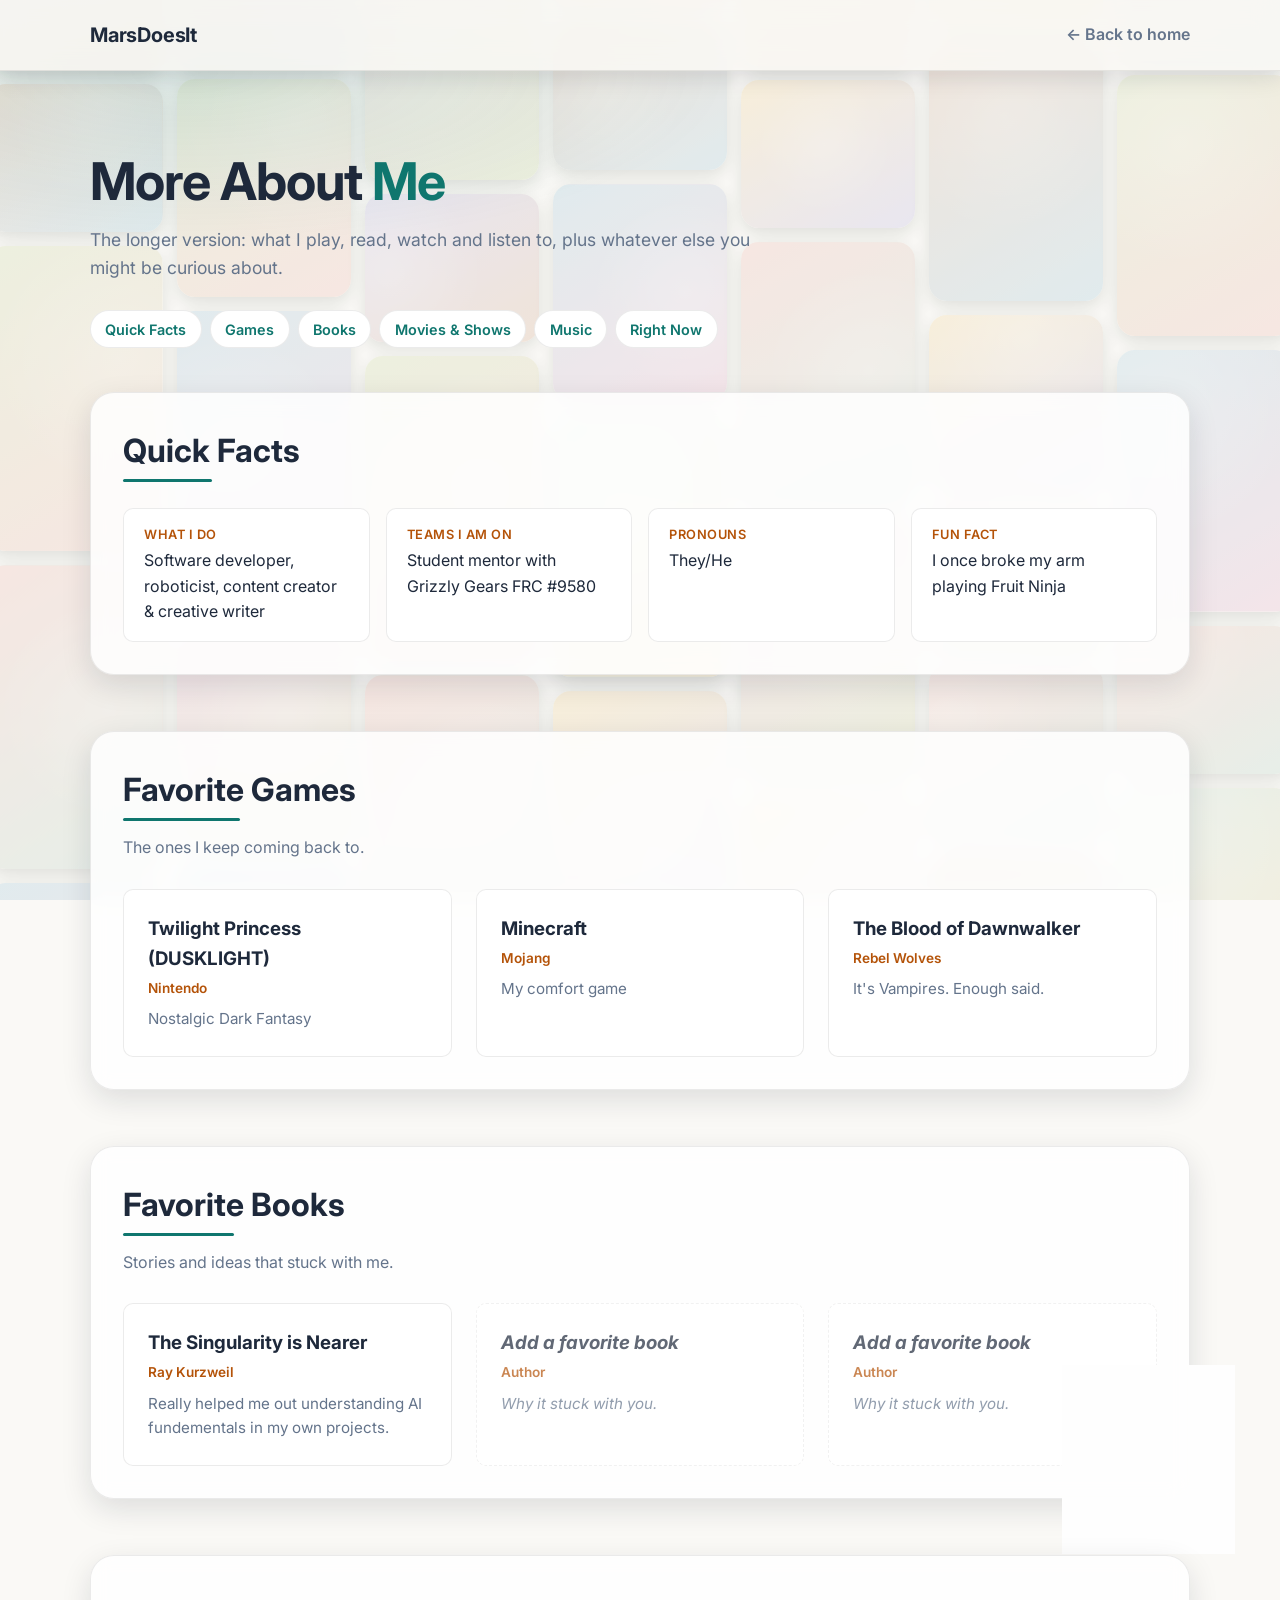
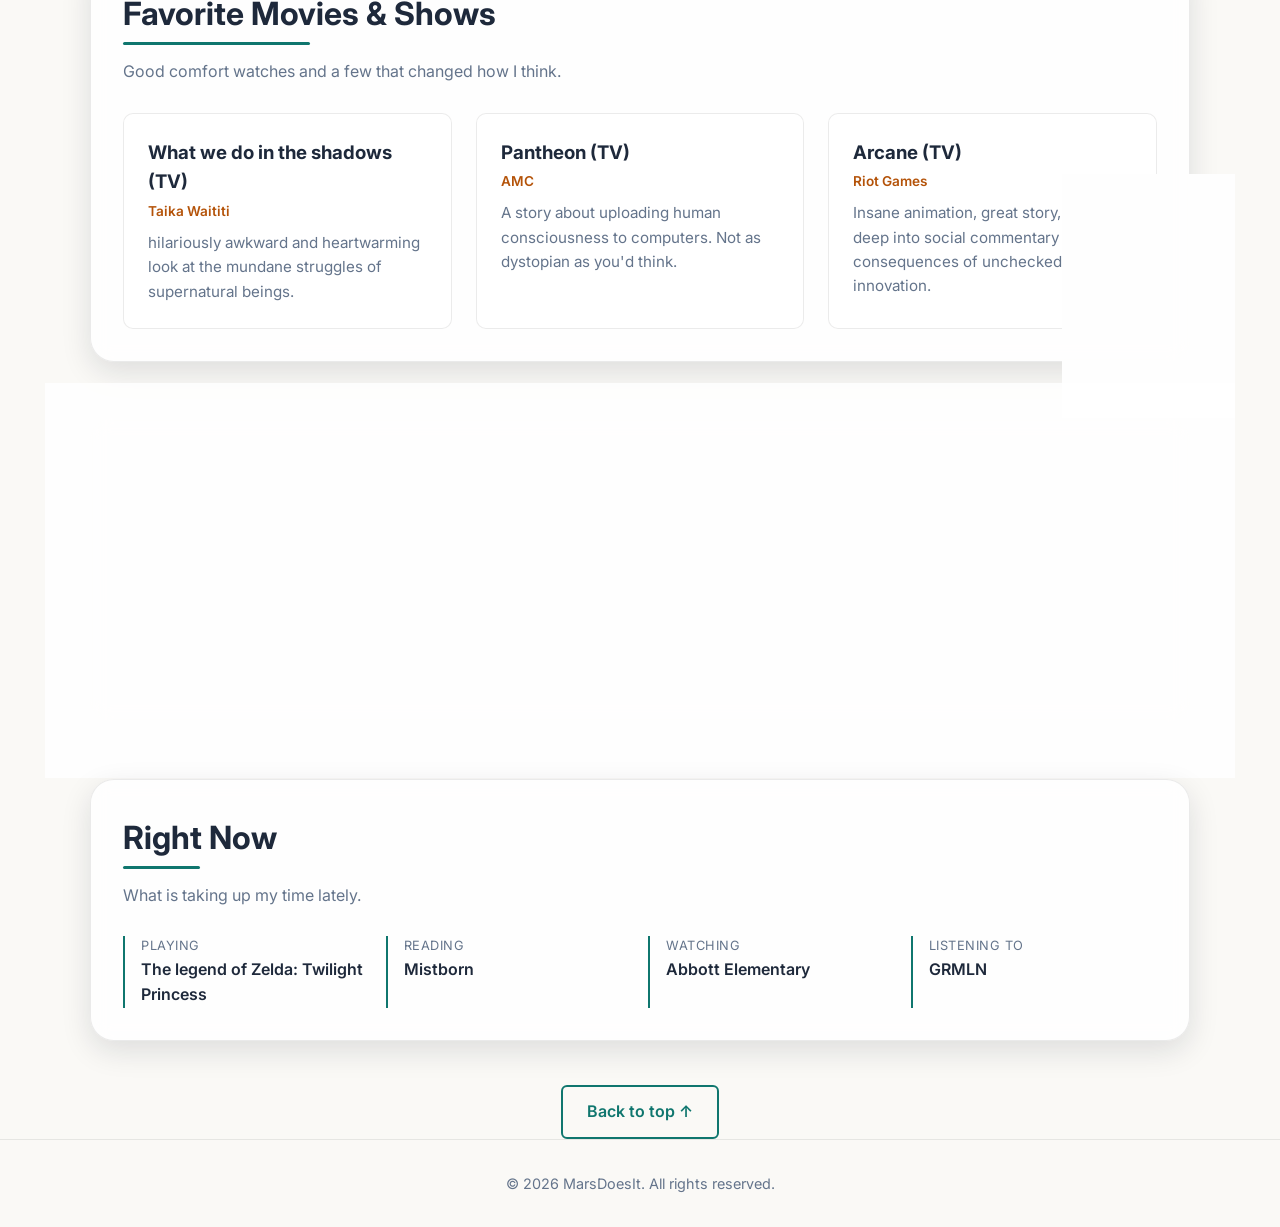
==== pages/aboutme.html @ 656d66ae "aa a" ====
<!DOCTYPE html>
<html lang="en">

<head>
    <meta charset="UTF-8">
    <meta name="viewport" content="width=device-width, initial-scale=1.0">
    <title>About Me | MarsDoesIt</title>
    <meta name="description"
        content="More about Mars: favorite games, books, movies, music, and everything else worth knowing.">
    <meta name="theme-color" content="#0d0d11" media="(prefers-color-scheme: dark)">
    <meta name="theme-color" content="#faf9f6" media="(prefers-color-scheme: light)">

    <link rel="preconnect" href="https://fonts.googleapis.com">
    <link rel="preconnect" href="https://fonts.gstatic.com" crossorigin>
    <link href="https://fonts.googleapis.com/css2?family=Inter:wght@300;400;600;700&display=swap" rel="stylesheet">

    <link rel="stylesheet" href="../styles/normalize.css">
    <link rel="stylesheet" href="../styles/style.css">
    <link rel="icon" type="image/png" href="../favicon.png">

    <style>
        /* Page-specific styles; colours and spacing come from the shared stylesheet */
        .page-hero {
            padding: calc(var(--header-height) + 3rem) 0 1rem;
            background: radial-gradient(ellipse 60% 70% at 15% 20%, var(--glow-color), transparent 70%);
        }

        .page-hero h1 {
            font-size: clamp(2rem, 1.4rem + 3vw, 3.25rem);
            line-height: 1.1;
            letter-spacing: -0.02em;
            margin-bottom: 1rem;
        }

        .page-hero p {
            max-width: 60ch;
            color: var(--text-muted);
            font-size: 1.1rem;
        }

        .jump {
            display: flex;
            flex-wrap: wrap;
            gap: 0.5rem;
            margin-top: 1.75rem;
        }

        .jump a {
            padding: 0.4rem 0.9rem;
            border: 1px solid var(--border-color);
            border-radius: 999px;
            background-color: var(--card-bg);
            font-size: 0.9rem;
            font-weight: 600;
        }

        .jump a:hover {
            border-color: var(--primary-color);
            transform: translateY(-2px);
        }

        .section-blurb {
            color: var(--text-muted);
            max-width: 60ch;
            margin: -0.75rem 0 1.75rem;
        }

        /* Quick facts */
        .fact-list {
            display: grid;
            grid-template-columns: repeat(auto-fit, minmax(240px, 1fr));
            gap: 1rem;
        }

        .fact {
            background-color: var(--card-bg);
            border: 1px solid var(--border-color);
            border-radius: 10px;
            padding: 1rem 1.25rem;
        }

        .fact dt {
            font-size: 0.8rem;
            color: var(--accent-color);
            text-transform: uppercase;
            letter-spacing: 0.04em;
            font-weight: 600;
        }

        .fact dd {
            margin-top: 0.15rem;
        }

        /* Favorites cards */
        .fav-card h3 {
            margin-bottom: 0.25rem;
        }

        .fav-card .by {
            font-size: 0.85rem;
            color: var(--accent-color);
            font-weight: 600;
            margin-bottom: 0.5rem;
        }

        .fav-card p {
            margin-bottom: 0;
        }

        /* Entries still waiting for real content look obviously unfinished */
        .fav-card.todo {
            border-style: dashed;
            opacity: 0.7;
        }

        .fav-card.todo h3,
        .fav-card.todo p {
            font-style: italic;
        }

        /* Currently into */
        .now-grid {
            display: grid;
            grid-template-columns: repeat(auto-fit, minmax(200px, 1fr));
            gap: 1rem;
        }

        .now-item {
            border-left: 2px solid var(--primary-color);
            padding-left: 1rem;
        }

        .now-item span {
            display: block;
            font-size: 0.8rem;
            color: var(--text-muted);
            text-transform: uppercase;
            letter-spacing: 0.04em;
        }

        .now-item strong {
            font-weight: 600;
        }

        .back-link {
            font-weight: 600;
            color: var(--text-muted);
        }

        .back-link:hover {
            color: var(--primary-color);
        }


        /* ---------- Pinterest-style board background ---------- */
        :root {
            --p0: #3a2230;
            --p1: #2b2f4a;
            --p2: #3d3226;
            --p3: #234038;
            --p4: #4a2b2b;
            --p5: #2e3a4a;
            --p6: #40354f;
            --p7: #4a3f2a;
            --board-veil: 0.55;
        }

        @media (prefers-color-scheme: light) {
            :root {
                --p0: #f3d9d4;
                --p1: #d9e6df;
                --p2: #f5e6c8;
                --p3: #dcd8ec;
                --p4: #e8d3c5;
                --p5: #cfe0e8;
                --p6: #efd6e1;
                --p7: #e3e8cf;
                --board-veil: 0.4;
            }
        }

        .pinboard {
            position: fixed;
            inset: -10% -2% 0;
            z-index: 0;
            display: flex;
            gap: 14px;
            padding: 0 14px;
            overflow: hidden;
            pointer-events: none;
        }

        .pinboard::after {
            /* veil keeps text readable on top of the pins */
            content: '';
            position: absolute;
            inset: 0;
            background: var(--bg-color);
            opacity: var(--board-veil);
        }

        .pin-col {
            flex: 1 1 0;
            min-width: 0;
            display: flex;
            flex-direction: column;
            gap: 14px;
            animation: drift 70s ease-in-out infinite alternate;
        }

        .pin-col:nth-child(even) {
            animation-direction: alternate-reverse;
            animation-duration: 90s;
        }

        @keyframes drift {
            from { transform: translateY(0); }
            to { transform: translateY(-9%); }
        }

        .pin {
            position: relative;
            flex: none;
            border-radius: 18px;
            overflow: hidden;
            background-size: cover;
            background-position: center;
            box-shadow: 0 6px 18px rgba(0, 0, 0, 0.18);
        }

        .pin::after {
            /* soft highlight so empty pins read as photos */
            content: '';
            position: absolute;
            inset: 0;
            background: radial-gradient(circle at var(--x, 30%) var(--y, 25%), rgba(255, 255, 255, 0.22), transparent 55%);
        }

        .pin.c0 { background-image: linear-gradient(150deg, var(--p0), var(--p1)); }
        .pin.c1 { background-image: linear-gradient(150deg, var(--p1), var(--p2)); }
        .pin.c2 { background-image: linear-gradient(150deg, var(--p2), var(--p3)); }
        .pin.c3 { background-image: linear-gradient(150deg, var(--p3), var(--p4)); }
        .pin.c4 { background-image: linear-gradient(150deg, var(--p4), var(--p5)); }
        .pin.c5 { background-image: linear-gradient(150deg, var(--p5), var(--p6)); }
        .pin.c6 { background-image: linear-gradient(150deg, var(--p6), var(--p7)); }
        .pin.c7 { background-image: linear-gradient(150deg, var(--p7), var(--p0)); }

        /* Photos you add via BOARD_IMAGES replace the gradient */
        .pin.photo::after {
            display: none;
        }

        /* Fewer columns on smaller screens */
        @media (max-width: 900px) {
            .pin-col:nth-child(n+5) { display: none; }
        }

        @media (max-width: 560px) {
            .pin-col:nth-child(n+3) { display: none; }
        }

        @media (prefers-reduced-motion: reduce) {
            .pin-col { animation: none; }
        }

        /* Content sits above the board on translucent "notes" */
        main,
        .footer {
            position: relative;
            z-index: 1;
        }

        #content .container {
            background-color: var(--card-bg);
            background-color: color-mix(in srgb, var(--card-bg) 82%, transparent);
            -webkit-backdrop-filter: blur(10px);
            backdrop-filter: blur(10px);
            border: 1px solid var(--border-color);
            border-radius: 24px;
            padding: clamp(1.25rem, 3vw, 2rem);
            box-shadow: 0 10px 30px var(--shadow-color);
        }

        #content .section {
            padding: clamp(1rem, 2.5vw, 1.75rem) 0;
        }

        .footer {
            background-color: var(--bg-color);
        }

        .board-link {
            margin-top: 1.25rem;
        }

        .to-top {
            text-align: center;
            margin-top: 1rem;
        }
    </style>
</head>

<body>
    <a href="#main" class="skip-link">Skip to content</a>

    <!-- Pinterest-style board background; built by the script at the bottom of the page -->
    <div class="pinboard" id="pinboard" aria-hidden="true"></div>

    <header class="header scrolled" id="siteHeader">
        <nav class="navbar container" aria-label="Main navigation">
            <div class="logo-container">
                <a href="../index.html" class="logo">MarsDoesIt</a>
            </div>
            <a href="../index.html#about" class="back-link">&larr; Back to home</a>
        </nav>
    </header>

    <main id="main">
        <section class="page-hero">
            <div class="container">
                <h1>More About <span class="highlight">Me</span></h1>
                <p>The longer version: what I play, read, watch and listen to, plus whatever else you might be
                    curious about.</p>
                <nav class="jump" id="jump" aria-label="Jump to a section"></nav>
            </div>
        </section>

        <!-- Everything below is generated from the ABOUT object in the script at the bottom of this page. -->
        <div id="content"></div>
        <noscript>
            <section class="section">
                <div class="container">
                    <p>This page needs JavaScript to display my lists.</p>
                </div>
            </section>
        </noscript>

        <div class="to-top container">
            <a href="#main" class="btn btn-secondary">Back to top &uarr;</a>
        </div>
    </main>

    <footer class="footer">
        <div class="container">
            <p>&copy; <span id="year">2026</span> MarsDoesIt. All rights reserved.</p>
        </div>
    </footer>

    <script>
        // ---------------------------------------------------------------------------
        // EDIT YOUR CONTENT HERE
        //   - Each list item: { name, by (creator, optional), note (why you like it) }
        //   - Items with todo: true show as dashed "fill me in" cards. Delete that
        //     line once you've written the real entry.
        //   - Add, remove or reorder sections and items freely.
        // ---------------------------------------------------------------------------
        const ABOUT = {
            facts: [
                { label: 'What I do', value: 'Software developer, roboticist, content creator & creative writer' },
                { label: 'Teams I am On', value: 'Student mentor with Grizzly Gears FRC #9580' },
                { label: 'Pronouns', value: 'They/He' },
                { label: 'Fun fact', value: 'I once broke my arm playing Fruit Ninja' },
        ]
                ,

            now: [
                { label: 'Playing', value: 'The legend of Zelda: Twilight Princess' },
                { label: 'Reading', value: 'Mistborn' },
                { label: 'Watching', value: 'Abbott Elementary' },
                { label: 'Listening to', value: 'GRMLN' }
            ],

            sections: [
                {
                    id: 'games',
                    title: 'Favorite Games',
                    blurb: 'The ones I keep coming back to.',
                    items: [
                        { name: 'Twilight Princess (DUSKLIGHT)', by: 'Nintendo', note: 'Nostalgic Dark Fantasy' },
                        { name: 'Minecraft', by: 'Mojang', note: 'My comfort game' },
                        { name: 'The Blood of Dawnwalker', by: 'Rebel Wolves', note: 'It\'s Vampires. Enough said.' }
                    ]
                },
                {
                    id: 'books',
                    title: 'Favorite Books',
                    blurb: 'Stories and ideas that stuck with me.',
                    items: [
                        { name: 'The Singularity is Nearer', by: 'Ray Kurzweil', note: 'Really helped me out understanding AI fundementals in my own projects.' },
                        { name: 'Add a favorite book', by: 'Author', note: 'Why it stuck with you.', todo: true },
                        { name: 'Add a favorite book', by: 'Author', note: 'Why it stuck with you.', todo: true }
                    ]
                },
                {
                    id: 'movies',
                    title: 'Favorite Movies & Shows',
                    blurb: 'Good comfort watches and a few that changed how I think.',
                    items: [
                        { name: 'What we do in the shadows (TV)', by: 'Taika Waititi', note: ' hilariously awkward and heartwarming look at the mundane struggles of supernatural beings.' },
                        { name: 'Pantheon (TV)', by: 'AMC', note: 'A story about uploading human consciousness to computers. Not as dystopian as you\'d think.' },
                        { name: 'Arcane (TV)', by: 'Riot Games', note: 'Insane animation, great story, goes deep into social commentary and the consequences of unchecked innovation.' }
                    ]
                },
                {
                    id: 'music',
                    title: 'Favorite Music',
                    blurb: 'Mostly Alternative. These are on repeat.',
                    items: [
                        { name: 'Locking up the Sun', by: 'Poets of the Fall', note: '' },
                        { name: 'Line Without A Hook', by: 'Ricky Montgomery', note: '' },
                        { name: 'Riptide', by: 'Vance Joy', note: '' }
                    ]
                }
            ]
        };

        // ---------- Rendering (no need to edit below) ----------
        function el(tag, className, text) {
            const node = document.createElement(tag);
            if (className) node.className = className;
            if (text !== undefined) node.textContent = text;
            return node;
        }

        function makeSection(id, title, blurb) {
            const section = el('section', 'section');
            section.id = id;
            const container = el('div', 'container');
            container.appendChild(el('h2', 'section-title', title));
            if (blurb) container.appendChild(el('p', 'section-blurb', blurb));
            section.appendChild(container);
            return { section, container };
        }

        const content = document.getElementById('content');
        const jump = document.getElementById('jump');
        const jumpTargets = [];

        // Quick facts
        if (ABOUT.facts && ABOUT.facts.length) {
            const { section, container } = makeSection('facts', 'Quick Facts');
            const list = el('dl', 'fact-list');
            ABOUT.facts.forEach(f => {
                const box = el('div', 'fact');
                box.append(el('dt', '', f.label), el('dd', '', f.value));
                list.appendChild(box);
            });
            container.appendChild(list);
            content.appendChild(section);
            jumpTargets.push(['facts', 'Quick Facts']);
        }

        // Favorites sections
        ABOUT.sections.forEach(sec => {
            const { section, container } = makeSection(sec.id, sec.title, sec.blurb);
            const grid = el('div', 'card-grid');
            sec.items.forEach(item => {
                const card = el('article', `card fav-card${item.todo ? ' todo' : ''}`);
                card.appendChild(el('h3', '', item.name));
                if (item.by) card.appendChild(el('div', 'by', item.by));
                if (item.note) card.appendChild(el('p', '', item.note));
                grid.appendChild(card);
            });
            container.appendChild(grid);
            content.appendChild(section);
            jumpTargets.push([sec.id, sec.title.replace('Favorite ', '')]);
        });

        // Currently into
        if (ABOUT.now && ABOUT.now.length) {
            const { section, container } = makeSection('now', 'Right Now', 'What is taking up my time lately.');
            const grid = el('div', 'now-grid');
            ABOUT.now.forEach(n => {
                const item = el('div', 'now-item');
                item.append(el('span', '', n.label), el('strong', '', n.value));
                grid.appendChild(item);
            });
            container.appendChild(grid);
            content.appendChild(section);
            jumpTargets.push(['now', 'Right Now']);
        }

        jumpTargets.forEach(([id, label]) => {
            const a = el('a', '', label);
            a.href = `#${id}`;
            jump.appendChild(a);
        });

        document.getElementById('year').textContent = new Date().getFullYear();

        // ---------- Pinboard background ----------
        // To use real pictures from your board: save them into an images/pins/ folder
        // (Pinterest doesn't allow hotlinking) and list the paths here, e.g.
        //   const BOARD_IMAGES = ['../images/pins/one.jpg', '../images/pins/two.jpg'];
        // Leave it empty to keep the soft coloured pins.
        const BOARD_IMAGES = [];

        (function buildPinboard() {
            const board = document.getElementById('pinboard');
            const COLUMNS = 7;
            const PINS_PER_COLUMN = 9;
            const RATIOS = [0.85, 1, 1.25, 1.5, 1.75]; // height / width, like tall and short pins

            // Seeded random so the board looks the same on every visit
            let seed = 20260;
            function rand() {
                seed |= 0; seed = (seed + 0x6D2B79F5) | 0;
                let t = Math.imul(seed ^ (seed >>> 15), 1 | seed);
                t = (t + Math.imul(t ^ (t >>> 7), 61 | t)) ^ t;
                return ((t ^ (t >>> 14)) >>> 0) / 4294967296;
            }

            let imageIndex = 0;
            for (let c = 0; c < COLUMNS; c++) {
                const col = document.createElement('div');
                col.className = 'pin-col';
                col.style.marginTop = `${Math.round(-rand() * 120)}px`;
                for (let i = 0; i < PINS_PER_COLUMN; i++) {
                    const pin = document.createElement('div');
                    pin.className = `pin c${Math.floor(rand() * 8)}`;
                    pin.style.aspectRatio = `1 / ${RATIOS[Math.floor(rand() * RATIOS.length)]}`;
                    pin.style.setProperty('--x', `${Math.round(rand() * 70 + 10)}%`);
                    pin.style.setProperty('--y', `${Math.round(rand() * 50 + 10)}%`);
                    if (BOARD_IMAGES.length) {
                        pin.classList.add('photo');
                        pin.style.backgroundImage = `url("${BOARD_IMAGES[imageIndex++ % BOARD_IMAGES.length]}")`;
                    }
                    col.appendChild(pin);
                }
                board.appendChild(col);
            }
        })();
    </script>
</body>

</html>
---- styles/style.css ----
/* --- CSS Variables & Theme Control --- */
/* Default / Dark Theme: Vampiric (Deep Charcoal & Crimson Red) */
:root {
    color-scheme: dark;
    --bg-color: #0d0d11;
    --card-bg: #18181f;
    --header-bg: rgba(13, 13, 17, 0.8);
    --border-color: rgba(220, 38, 38, 0.25);
    --text-color: #e2e8f0;
    --text-muted: #94a3b8;
    --primary-color: #dc2626;      /* Crimson Red */
    --primary-hover: #b91c1c;      /* Deep Blood Red */
    --accent-color: #f43f5e;       /* Bright Red-Pink Accent */
    --glow-color: rgba(220, 38, 38, 0.16);
    --shadow-color: rgba(0, 0, 0, 0.45);
    --font-family: 'Inter', system-ui, -apple-system, 'Segoe UI', sans-serif;
    --max-width: 1100px;
    --header-height: 70px;
    --transition: background-color 0.3s ease, color 0.3s ease, border-color 0.3s ease, transform 0.3s ease, box-shadow 0.3s ease;
}

/* Light Theme: Warm Off-White & Deep Teal (follows the visitor's system setting) */
@media (prefers-color-scheme: light) {
    :root {
        color-scheme: light;
        --bg-color: #faf9f6;          /* Off-white / Cream */
        --card-bg: #ffffff;           /* Clean White */
        --header-bg: rgba(250, 249, 246, 0.82);
        --border-color: rgba(0, 0, 0, 0.08);
        --text-color: #1e293b;        /* Slate Charcoal */
        --text-muted: #64748b;        /* Muted Slate */
        --primary-color: #0f766e;     /* Rich Deep Teal */
        --primary-hover: #115e59;     /* Darker Teal */
        --accent-color: #b45309;      /* Warm Amber Accent (darkened for contrast) */
        --glow-color: rgba(15, 118, 110, 0.12);
        --shadow-color: rgba(15, 23, 42, 0.12);
    }
}

/* --- Base Styles --- */
* {
    box-sizing: border-box;
    margin: 0;
    padding: 0;
}

html {
    scroll-behavior: smooth;
    scroll-padding-top: calc(var(--header-height) + 10px);
}

body {
    background-color: var(--bg-color);
    color: var(--text-color);
    font-family: var(--font-family);
    line-height: 1.6;
    transition: var(--transition);
    -webkit-font-smoothing: antialiased;
}

a {
    color: var(--primary-color);
    text-decoration: none;
    transition: var(--transition);
}

a:hover {
    color: var(--primary-hover);
}

ul {
    list-style: none;
}

:focus-visible {
    outline: 2px solid var(--accent-color);
    outline-offset: 3px;
    border-radius: 4px;
}

.container {
    width: 92%;
    max-width: var(--max-width);
    margin: 0 auto;
}

.section {
    padding: clamp(2.5rem, 6vw, 5rem) 0;
}

.section-title {
    font-size: clamp(1.5rem, 1.1rem + 1.5vw, 2rem);
    margin-bottom: 2rem;
    position: relative;
    display: inline-block;
}

.section-title::after {
    content: '';
    position: absolute;
    bottom: -6px;
    left: 0;
    width: 50%;
    height: 3px;
    border-radius: 2px;
    background-color: var(--primary-color);
}

/* Skip link for keyboard users */
.skip-link {
    position: absolute;
    top: -100px;
    left: 1rem;
    z-index: 3000;
    background: var(--primary-color);
    color: #ffffff;
    padding: 0.6rem 1rem;
    border-radius: 6px;
    font-weight: 600;
}

.skip-link:focus {
    top: 1rem;
    color: #ffffff;
}

/* --- Scroll reveal (only active when JS is available) --- */
.js .reveal {
    opacity: 0;
    transform: translateY(18px);
    transition: opacity 0.6s ease, transform 0.6s ease;
}

.js .reveal.visible {
    opacity: 1;
    transform: none;
}

/* --- Buttons --- */
.btn {
    display: inline-block;
    padding: 0.75rem 1.5rem;
    border-radius: 6px;
    font-weight: 600;
    transition: var(--transition);
    cursor: pointer;
}

.btn-primary {
    background-color: var(--primary-color);
    color: #ffffff;
}

.btn-primary:hover {
    background-color: var(--primary-hover);
    color: #ffffff;
    transform: translateY(-2px);
}

.btn-secondary {
    border: 2px solid var(--primary-color);
    color: var(--primary-color);
    background: transparent;
}

.btn-secondary:hover {
    background-color: var(--primary-color);
    color: #ffffff;
    transform: translateY(-2px);
}

/* --- Header & Navbar --- */
.header {
    position: fixed;
    top: 0;
    left: 0;
    width: 100%;
    background-color: var(--header-bg);
    -webkit-backdrop-filter: blur(12px);
    backdrop-filter: blur(12px);
    z-index: 1000;
    border-bottom: 1px solid var(--border-color);
    transition: var(--transition);
}

.header.scrolled {
    box-shadow: 0 6px 24px var(--shadow-color);
}

.navbar {
    display: flex;
    justify-content: space-between;
    align-items: center;
    height: var(--header-height);
}

.logo {
    font-size: 1.25rem;
    font-weight: 700;
    color: var(--text-color);
    letter-spacing: -0.01em;
}

.logo:hover {
    color: var(--primary-color);
}

.nav-links {
    display: flex;
    align-items: center;
    gap: 2rem;
}

.nav-links a {
    color: var(--text-muted);
    position: relative;
    padding: 0.25rem 0;
}

.nav-links a::after {
    content: '';
    position: absolute;
    left: 0;
    bottom: -2px;
    width: 100%;
    height: 2px;
    background-color: var(--primary-color);
    transform: scaleX(0);
    transform-origin: left;
    transition: transform 0.25s ease;
}

.nav-links a:hover,
.nav-links a.active {
    color: var(--text-color);
}

.nav-links a:hover::after,
.nav-links a.active::after {
    transform: scaleX(1);
}

.nav-toggle {
    display: none;
    background: none;
    border: none;
    cursor: pointer;
    width: 44px;
    height: 44px;
    align-items: center;
    justify-content: center;
}

/* --- Hero Section --- */
.hero {
    min-height: 100svh;
    display: flex;
    align-items: center;
    padding-top: 90px;
    padding-bottom: 2rem;
    background:
        radial-gradient(ellipse 60% 50% at 15% 30%, var(--glow-color), transparent 70%),
        radial-gradient(ellipse 40% 40% at 85% 75%, var(--glow-color), transparent 70%);
}

.hero h1 {
    font-size: clamp(2.4rem, 1.6rem + 4vw, 4rem);
    margin-bottom: 1rem;
    line-height: 1.1;
    letter-spacing: -0.02em;
}

.highlight {
    color: var(--primary-color);
}

.hero-subtitle {
    font-size: clamp(1.1rem, 0.95rem + 0.75vw, 1.5rem);
    color: var(--text-muted);
    margin-bottom: 1rem;
}

.hero-description {
    max-width: 600px;
    font-size: 1.1rem;
    margin-bottom: 2rem;
}

.hero-buttons {
    display: flex;
    flex-wrap: wrap;
    gap: 1rem;
}

/* --- About --- */
.about-text p {
    margin-bottom: 1rem;
    max-width: 62ch;
}

.about-footer {
    margin-top: 2.5rem;
}

/* --- Cards Grid (Projects & Blog) --- */
.card-grid {
    display: grid;
    grid-template-columns: repeat(auto-fit, minmax(300px, 1fr));
    gap: 1.5rem;
}

.card {
    background-color: var(--card-bg);
    border-radius: 10px;
    padding: 1.5rem;
    border: 1px solid var(--border-color);
    transition: var(--transition);
}

.card:hover {
    transform: translateY(-5px);
    border-color: var(--primary-color);
    box-shadow: 0 12px 28px var(--shadow-color);
}

.card-tag {
    font-size: 0.8rem;
    color: var(--accent-color);
    text-transform: uppercase;
    letter-spacing: 0.04em;
    font-weight: 600;
    display: block;
    margin-bottom: 0.5rem;
}

.post-date {
    font-size: 0.85rem;
    color: var(--text-muted);
    display: block;
    margin-bottom: 0.5rem;
}

.card h3 {
    margin-bottom: 0.75rem;
}

.card h3 a {
    color: var(--text-color);
}

.card h3 a:hover {
    color: var(--primary-color);
}

.card p {
    color: var(--text-muted);
    margin-bottom: 1rem;
    font-size: 0.95rem;
}

.card-link {
    font-weight: 600;
}

.project-footer,
.blog-footer {
    margin-top: 2.5rem;
    text-align: center;
}

/* --- Skills --- */
.skills {
    margin-top: 2.5rem;
}

.skill-tags {
    display: flex;
    flex-wrap: wrap;
    gap: 0.5rem;
    margin-top: 0.75rem;
}

.skill-tags li {
    background-color: var(--card-bg);
    padding: 0.4rem 0.8rem;
    border-radius: 999px;
    font-size: 0.85rem;
    color: var(--primary-color);
    border: 1px solid var(--border-color);
    transition: var(--transition);
}

.skill-tags li:hover {
    border-color: var(--primary-color);
    transform: translateY(-2px);
}

/* --- Timeline (Experience) --- */
.timeline {
    display: flex;
    flex-direction: column;
    gap: 2rem;
}

.timeline-item {
    border-left: 2px solid var(--primary-color);
    padding-left: 1.5rem;
    position: relative;
}

.timeline-item::before {
    content: '';
    position: absolute;
    left: -7px;
    top: 0.35rem;
    width: 12px;
    height: 12px;
    border-radius: 50%;
    background-color: var(--primary-color);
    box-shadow: 0 0 0 4px var(--bg-color);
}

.timeline-date {
    font-size: 0.85rem;
    color: var(--text-muted);
}

.timeline-company {
    font-weight: 600;
    color: var(--primary-color);
    margin-bottom: 0.5rem;
}

/* --- Contact & Footer --- */
.contact-text {
    max-width: 600px;
    margin-bottom: 2rem;
    color: var(--text-muted);
}

.contact-buttons {
    display: flex;
    flex-wrap: wrap;
    align-items: center;
    gap: 1.5rem;
}

.social-links {
    display: flex;
    flex-wrap: wrap;
    gap: 0.75rem;
}

.social-links a {
    padding: 0.5rem 1rem;
    border: 1px solid var(--border-color);
    border-radius: 999px;
    background-color: var(--card-bg);
    font-weight: 600;
    font-size: 0.95rem;
}

.social-links a:hover {
    border-color: var(--primary-color);
    transform: translateY(-2px);
}

.footer {
    text-align: center;
    padding: 2rem 0;
    border-top: 1px solid var(--border-color);
    color: var(--text-muted);
    font-size: 0.9rem;
}

/* --- Easter egg input: tucked away until used --- */
#EasterEggBox {
    position: fixed;
    left: 12px;
    bottom: 12px;
    width: 150px;
    padding: 0.4rem 0.6rem;
    font: inherit;
    font-size: 0.8rem;
    color: var(--text-color);
    background-color: var(--card-bg);
    border: 1px solid var(--border-color);
    border-radius: 6px;
    opacity: 0.35;
    transition: opacity 0.25s ease, border-color 0.25s ease;
    z-index: 900;
}

#EasterEggBox:hover,
#EasterEggBox:focus {
    opacity: 1;
    border-color: var(--primary-color);
    outline: none;
}

/* --- Detail Overlay (Projects & Blog, replaces separate HTML pages) --- */
.overlay {
    position: fixed;
    inset: 0;
    background: rgba(0, 0, 0, 0.6);
    -webkit-backdrop-filter: blur(4px);
    backdrop-filter: blur(4px);
    z-index: 2000;
    display: flex;
    justify-content: center;
    padding: 6rem 1.5rem 2rem;
    overflow-y: auto;
    opacity: 0;
    visibility: hidden;
    pointer-events: none;
    transition: opacity 0.25s ease, visibility 0.25s ease;
}

.overlay.open {
    opacity: 1;
    visibility: visible;
    pointer-events: auto;
}

.overlay-panel {
    background-color: var(--card-bg);
    border: 1px solid var(--border-color);
    border-radius: 12px;
    max-width: 700px;
    width: 100%;
    height: fit-content;
    padding: 2.5rem;
    position: relative;
    box-shadow: 0 20px 50px rgba(0, 0, 0, 0.35);
    transform: translateY(12px);
    transition: transform 0.25s ease;
}

.overlay.open .overlay-panel {
    transform: none;
}

.overlay-content h2 {
    font-size: clamp(1.4rem, 1.1rem + 1vw, 1.9rem);
    margin: 0.5rem 0 1rem;
}

.overlay-content p {
    margin-bottom: 1rem;
}

.overlay-content a:not(.btn) {
    color: var(--primary-color);
}

.overlay-actions {
    display: flex;
    flex-wrap: wrap;
    gap: 0.75rem;
    margin-top: 1.5rem;
}

.overlay-grid {
    margin-top: 1.5rem;
}

.overlay-close {
    position: absolute;
    top: 0.75rem;
    right: 0.75rem;
    width: 44px;
    height: 44px;
    background: none;
    border: none;
    font-size: 1.75rem;
    line-height: 1;
    color: var(--text-muted);
    cursor: pointer;
}

.overlay-close:hover {
    color: var(--primary-color);
}

/* --- Responsiveness --- */

/* Tablet / small desktop */
@media (max-width: 1024px) {
    :root {
        --max-width: 920px;
    }

    .card-grid {
        grid-template-columns: repeat(auto-fit, minmax(260px, 1fr));
    }
}

/* Phones & small tablets (portrait) */
@media (max-width: 768px) {
    .nav-toggle {
        display: flex;
    }

    .hamburger,
    .hamburger::before,
    .hamburger::after {
        width: 24px;
        height: 2px;
        background-color: var(--text-color);
        border-radius: 2px;
        transition: transform 0.25s ease, background-color 0.25s ease;
    }

    .hamburger {
        position: relative;
        display: block;
    }

    .hamburger::before,
    .hamburger::after {
        content: '';
        position: absolute;
        left: 0;
    }

    .hamburger::before { top: -7px; }
    .hamburger::after { top: 7px; }

    .nav-toggle[aria-expanded="true"] .hamburger {
        background-color: transparent;
    }

    .nav-toggle[aria-expanded="true"] .hamburger::before {
        transform: translateY(7px) rotate(45deg);
    }

    .nav-toggle[aria-expanded="true"] .hamburger::after {
        transform: translateY(-7px) rotate(-45deg);
    }

    .nav-links {
        position: fixed;
        top: var(--header-height);
        left: 0;
        flex-direction: column;
        background-color: var(--card-bg);
        width: 100%;
        max-height: calc(100vh - var(--header-height));
        overflow-y: auto;
        text-align: center;
        padding: 2rem 0;
        gap: 1.5rem;
        border-bottom: 1px solid var(--border-color);
        opacity: 0;
        visibility: hidden;
        transform: translateY(-8px);
        transition: opacity 0.25s ease, transform 0.25s ease, visibility 0.25s ease;
    }

    .nav-links.active {
        opacity: 1;
        visibility: visible;
        transform: none;
    }

    .nav-links a::after {
        display: none;
    }

    .nav-links a.active {
        color: var(--primary-color);
    }

    .section {
        padding: 3rem 0;
    }

    .card-grid {
        grid-template-columns: 1fr;
    }

    .contact-buttons {
        flex-direction: column;
        align-items: flex-start;
        gap: 1.25rem;
    }

    .overlay {
        padding: var(--header-height) 0 0;
    }

    .overlay-panel {
        max-width: none;
        min-height: calc(100vh - var(--header-height));
        border-radius: 0;
        border-left: none;
        border-right: none;
        border-bottom: none;
    }
}

/* Small phones */
@media (max-width: 480px) {
    .container {
        width: 90%;
    }

    .hero-buttons {
        flex-direction: column;
        align-items: stretch;
    }

    .hero-buttons .btn {
        text-align: center;
    }

    .btn {
        padding: 0.7rem 1.25rem;
    }

    .skill-tags li {
        font-size: 0.8rem;
        padding: 0.35rem 0.65rem;
    }

    .overlay-panel {
        padding: 2rem 1.25rem;
    }
}

/* Short / landscape viewports (phones rotated, small laptops) */
@media (max-height: 500px) and (orientation: landscape) {
    :root {
        --header-height: 60px;
    }

    .hero {
        min-height: auto;
        padding-top: 90px;
        padding-bottom: 2.5rem;
    }

    .section {
        padding: 2.5rem 0;
    }

    .nav-links {
        padding: 1rem 0;
        gap: 1rem;
    }
}

/* Touch devices: avoid sticky hover states */
@media (hover: none) {
    .card:hover,
    .btn:hover,
    .skill-tags li:hover,
    .social-links a:hover {
        transform: none;
    }
}

/* Respect reduced-motion preferences */
@media (prefers-reduced-motion: reduce) {
    html {
        scroll-behavior: auto;
    }

    *,
    *::before,
    *::after {
        transition-duration: 0.01ms !important;
        animation-duration: 0.01ms !important;
    }

    .js .reveal {
        opacity: 1;
        transform: none;
    }
}
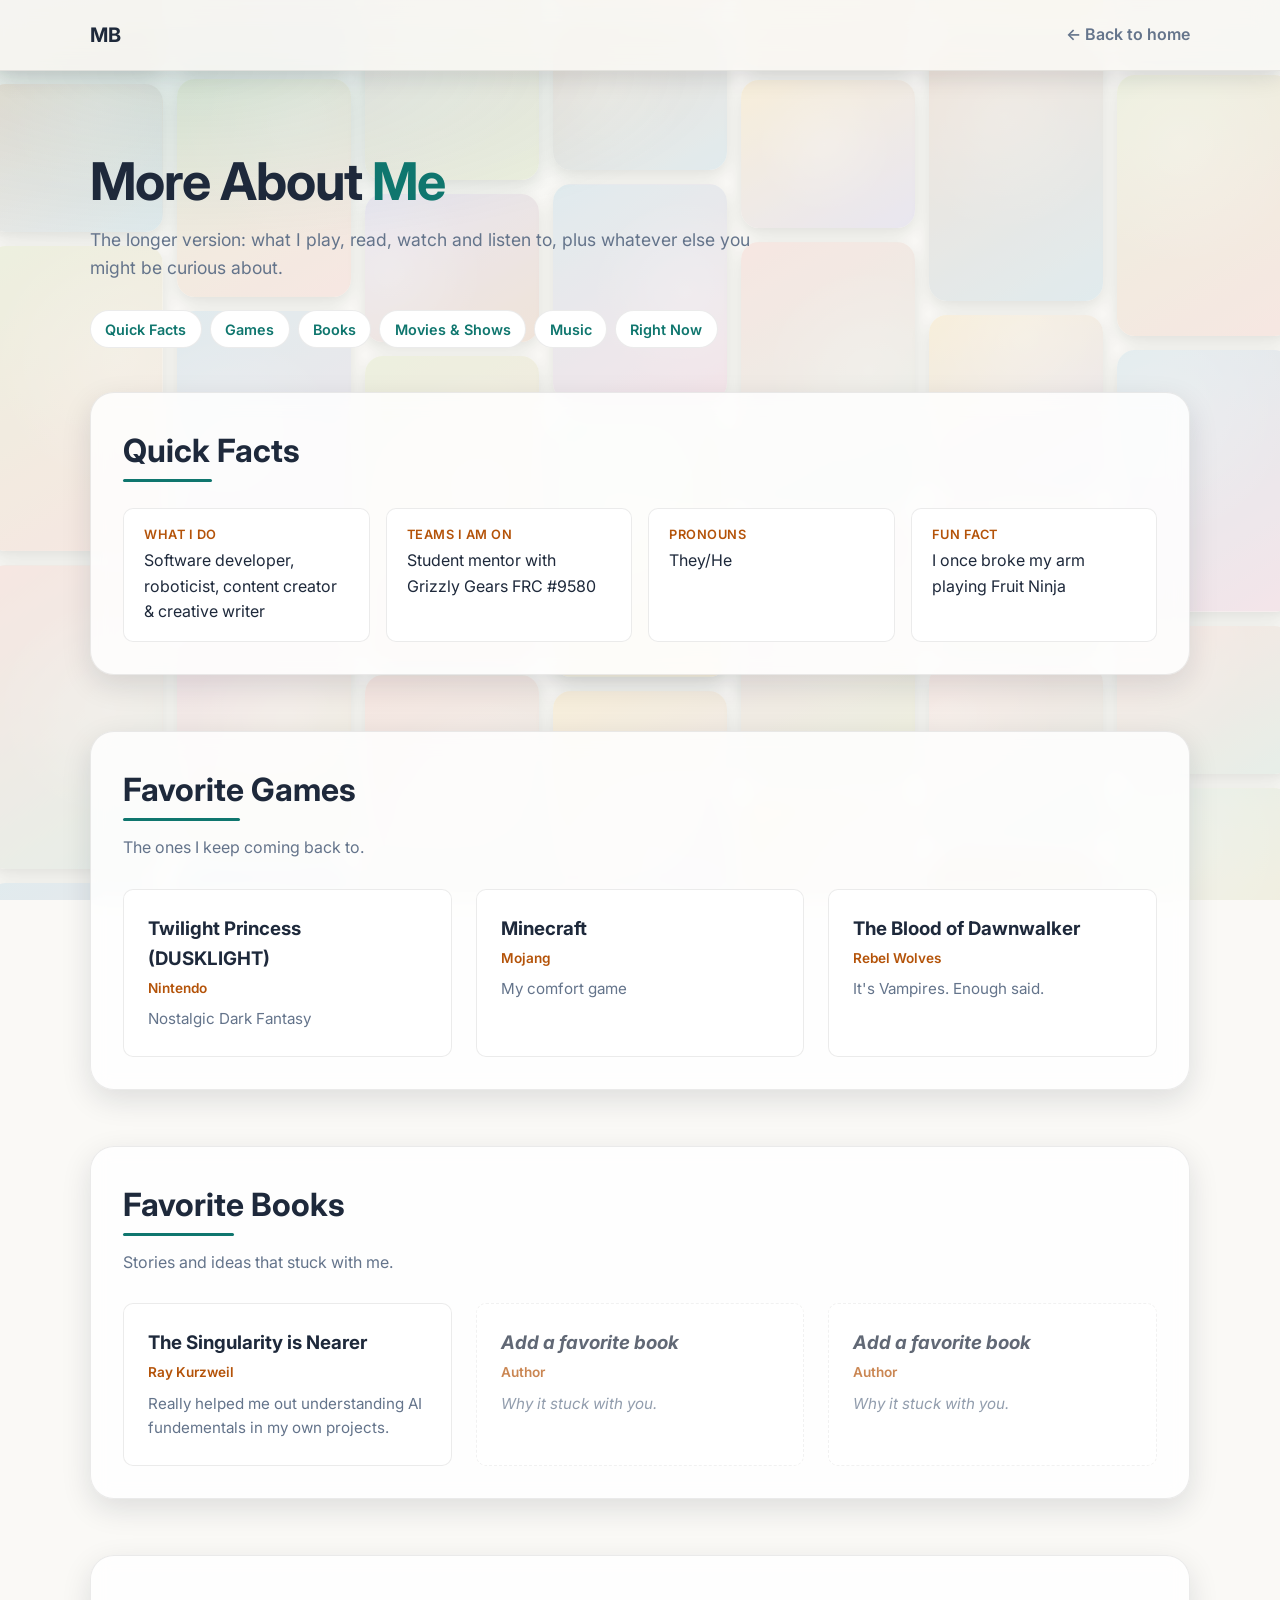
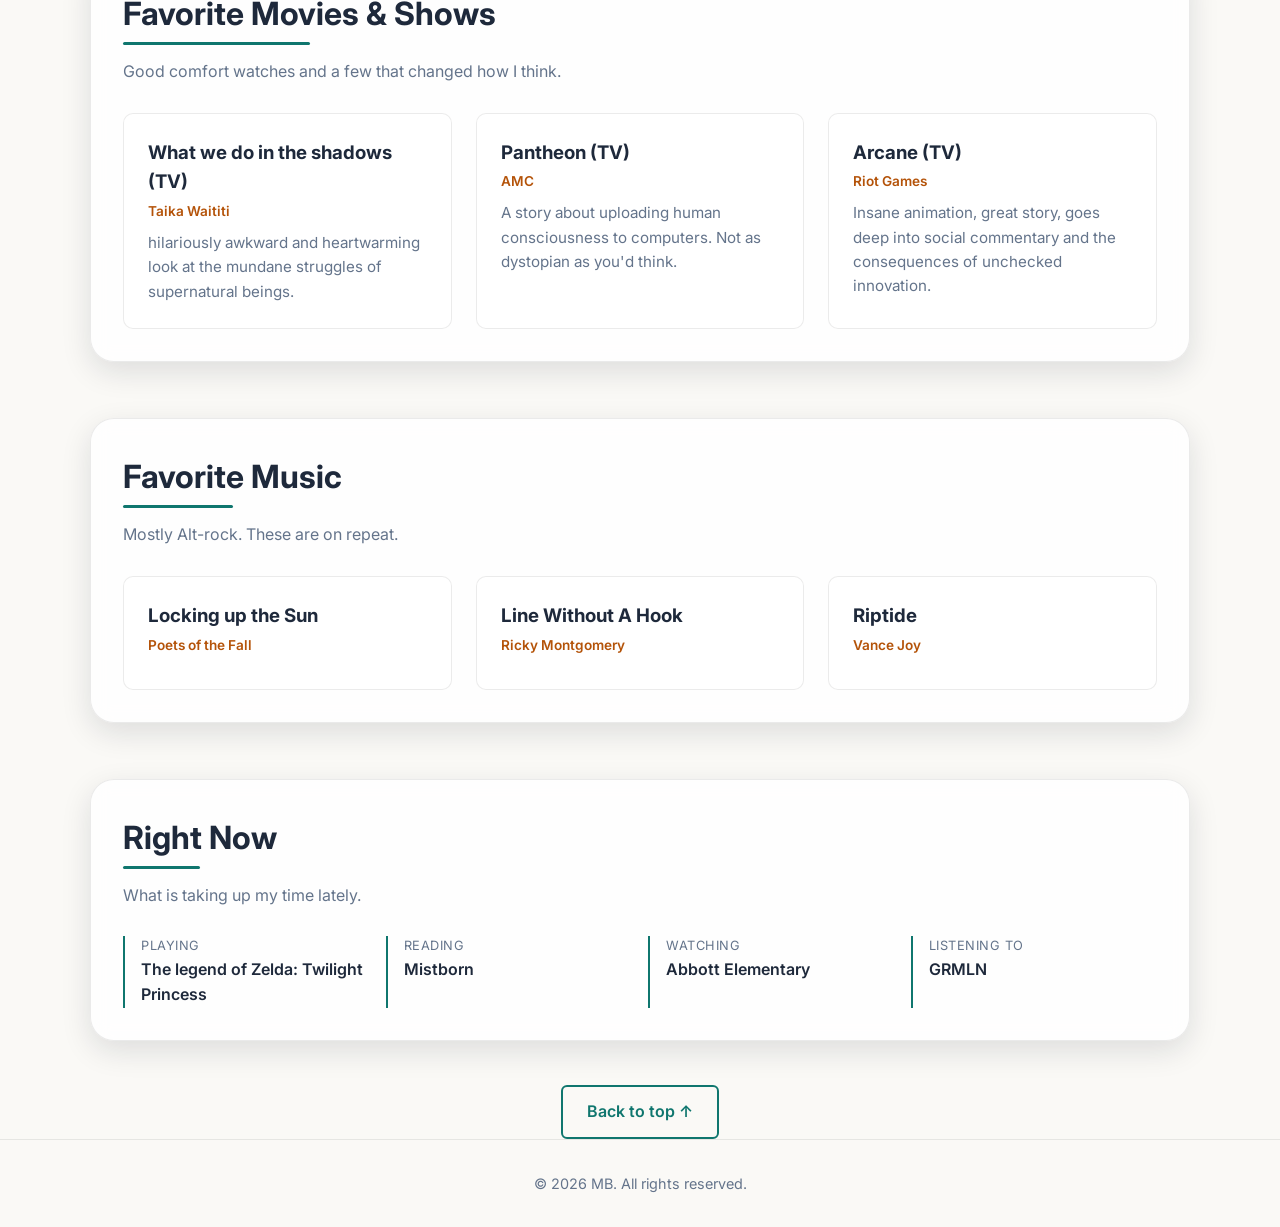
==== commit dc306e82: "aa a" ====
--- a/pages/aboutme.html
+++ b/pages/aboutme.html
@@ -4,7 +4,7 @@
 <head>
     <meta charset="UTF-8">
     <meta name="viewport" content="width=device-width, initial-scale=1.0">
-    <title>About Me | MarsDoesIt</title>
+    <title>About Me | MB</title>
     <meta name="description"
         content="More about Mars: favorite games, books, movies, music, and everything else worth knowing.">
     <meta name="theme-color" content="#0d0d11" media="(prefers-color-scheme: dark)">
@@ -309,7 +309,7 @@
     <header class="header scrolled" id="siteHeader">
         <nav class="navbar container" aria-label="Main navigation">
             <div class="logo-container">
-                <a href="../index.html" class="logo">MarsDoesIt</a>
+                <a href="../index.html" class="logo">MB</a>
             </div>
             <a href="../index.html#about" class="back-link">&larr; Back to home</a>
         </nav>
@@ -342,7 +342,7 @@
 
     <footer class="footer">
         <div class="container">
-            <p>&copy; <span id="year">2026</span> MarsDoesIt. All rights reserved.</p>
+            <p>&copy; <span id="year">2026</span> MB. All rights reserved.</p>
         </div>
     </footer>
 
@@ -404,7 +404,7 @@
                 {
                     id: 'music',
                     title: 'Favorite Music',
-                    blurb: 'Mostly Alternative. These are on repeat.',
+                    blurb: 'Mostly Alt-rock. These are on repeat.',
                     items: [
                         { name: 'Locking up the Sun', by: 'Poets of the Fall', note: '' },
                         { name: 'Line Without A Hook', by: 'Ricky Montgomery', note: '' },
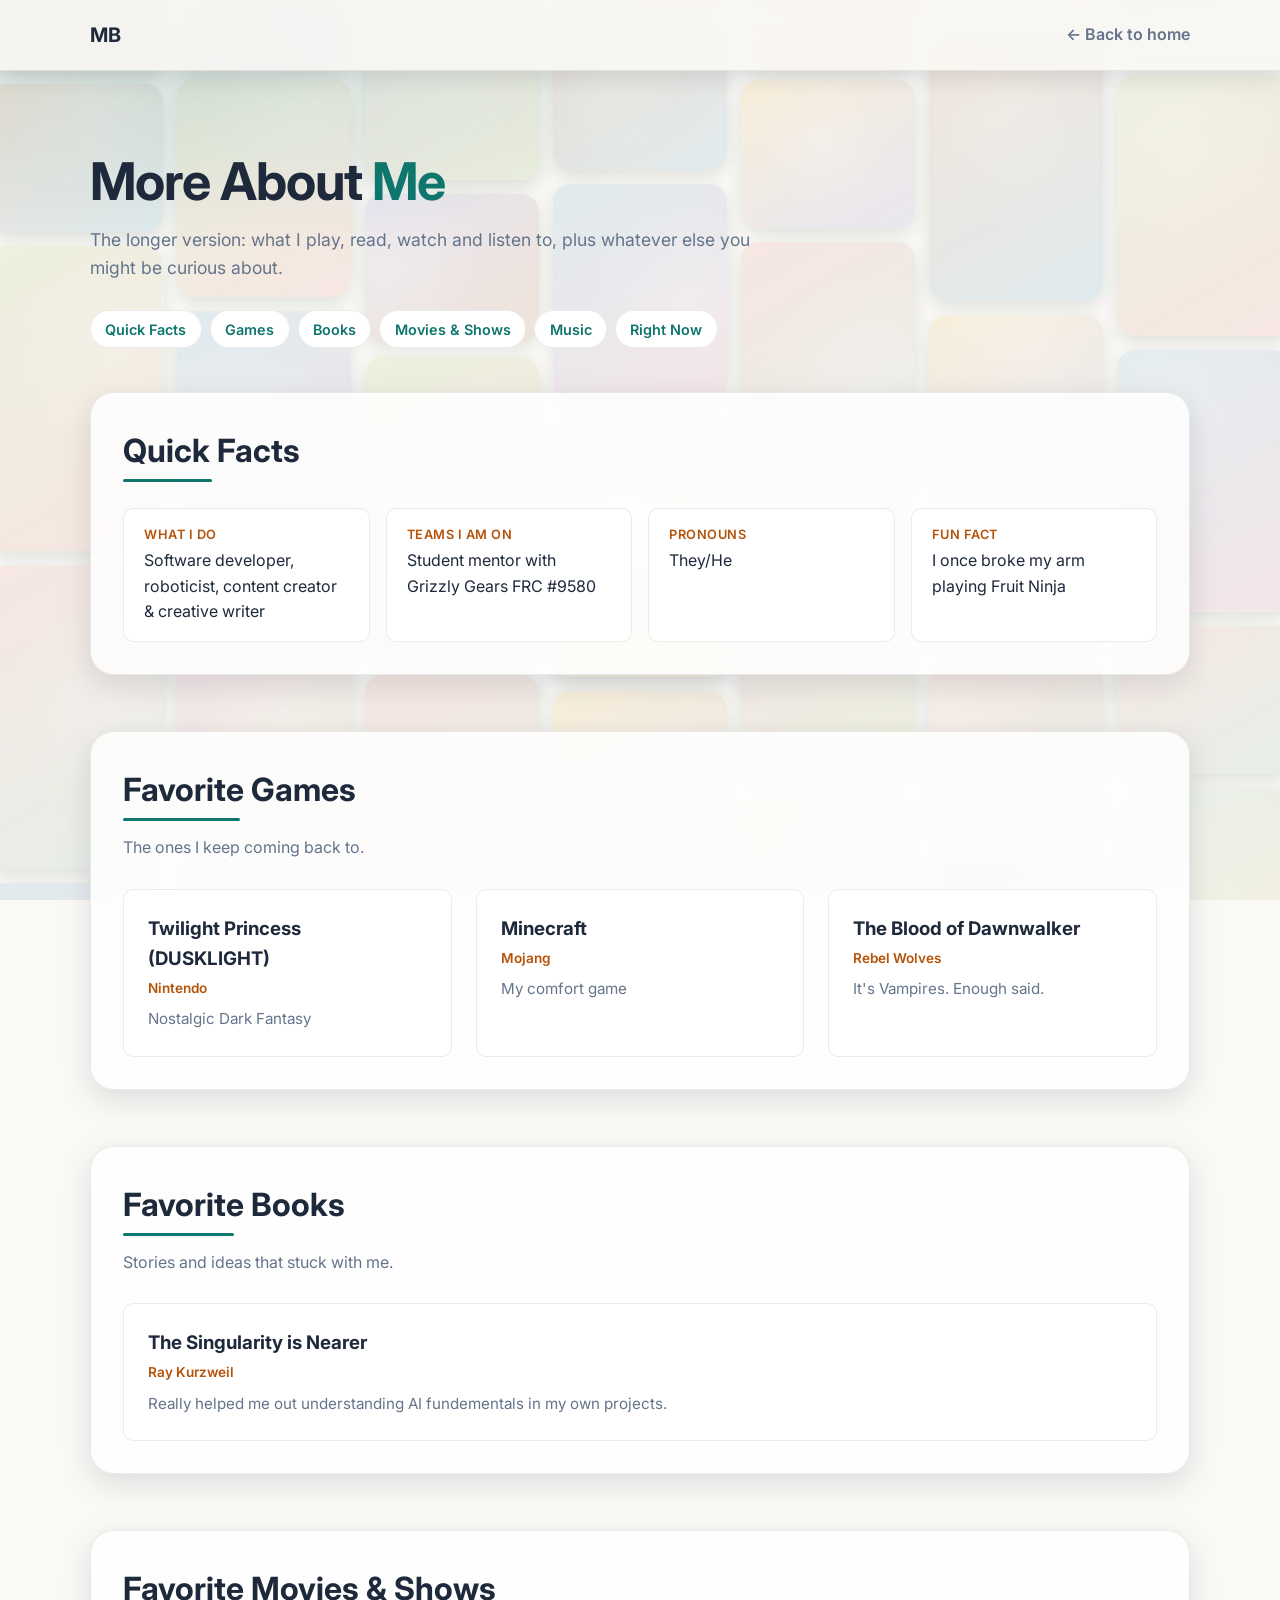
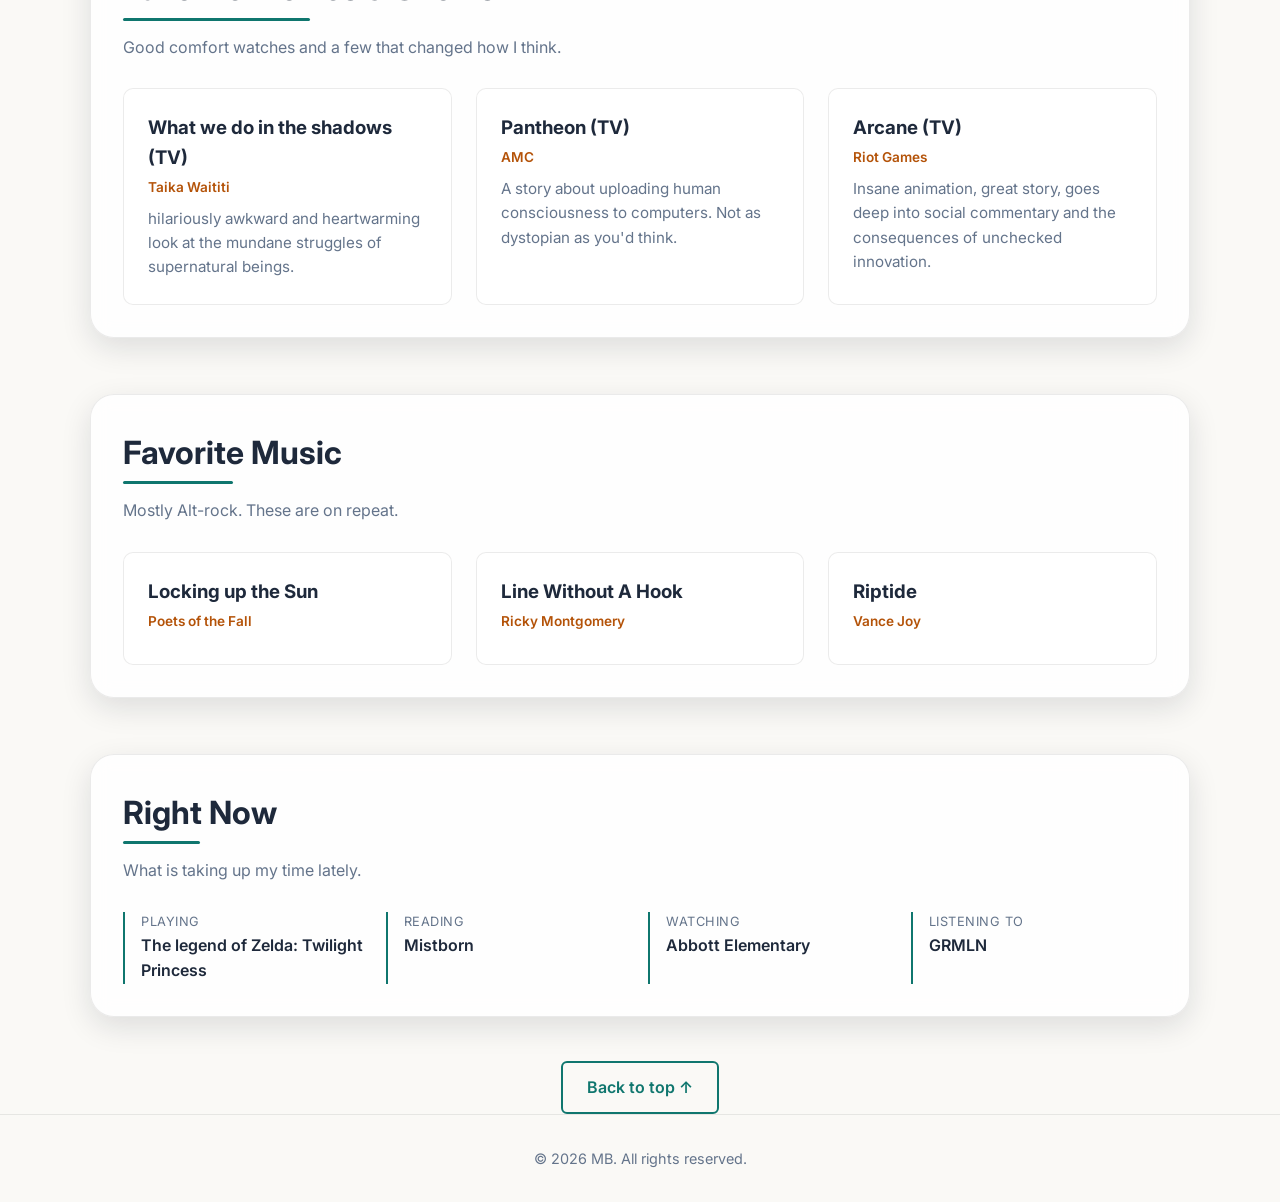
==== commit 1cc30105: "a a" ====
--- a/pages/aboutme.html
+++ b/pages/aboutme.html
@@ -386,9 +386,7 @@
                     title: 'Favorite Books',
                     blurb: 'Stories and ideas that stuck with me.',
                     items: [
-                        { name: 'The Singularity is Nearer', by: 'Ray Kurzweil', note: 'Really helped me out understanding AI fundementals in my own projects.' },
-                        { name: 'Add a favorite book', by: 'Author', note: 'Why it stuck with you.', todo: true },
-                        { name: 'Add a favorite book', by: 'Author', note: 'Why it stuck with you.', todo: true }
+                        { name: 'The Singularity is Nearer', by: 'Ray Kurzweil', note: 'Really helped me out understanding AI fundementals in my own projects.' }
                     ]
                 },
                 {
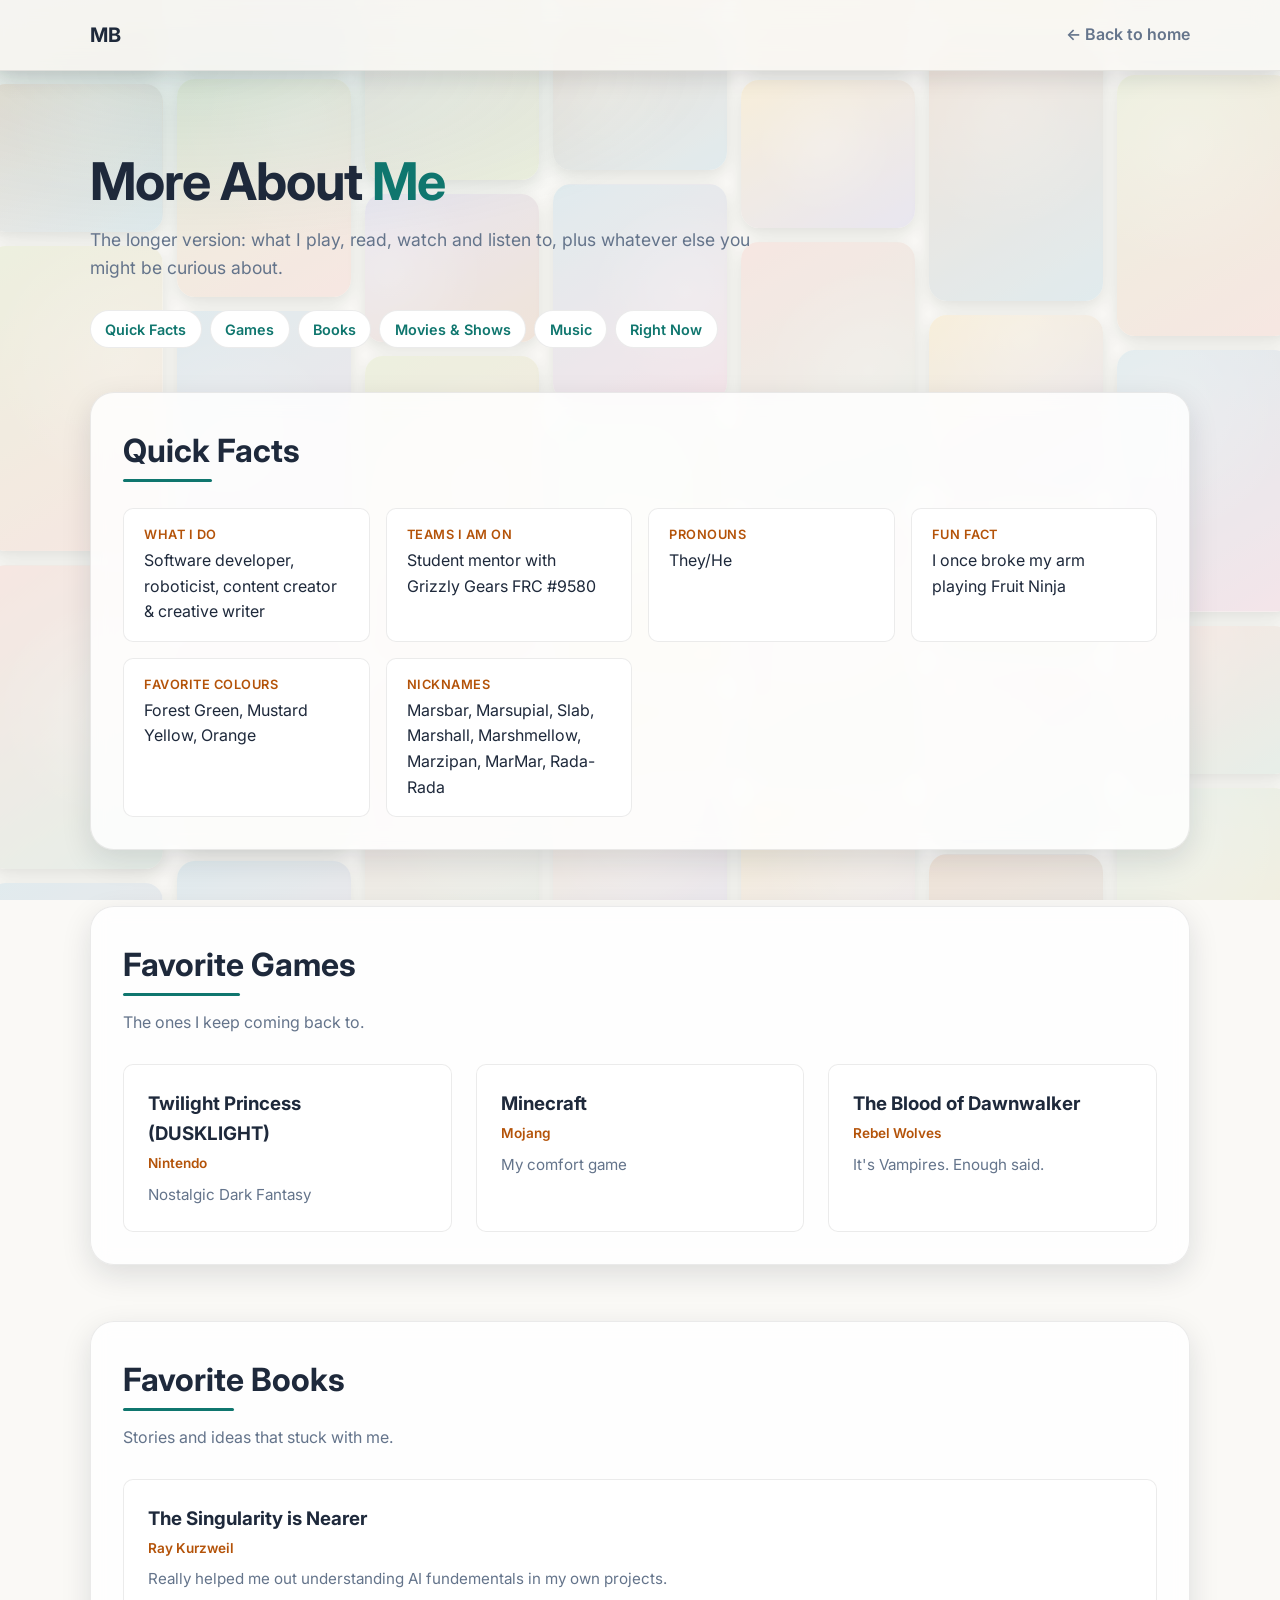
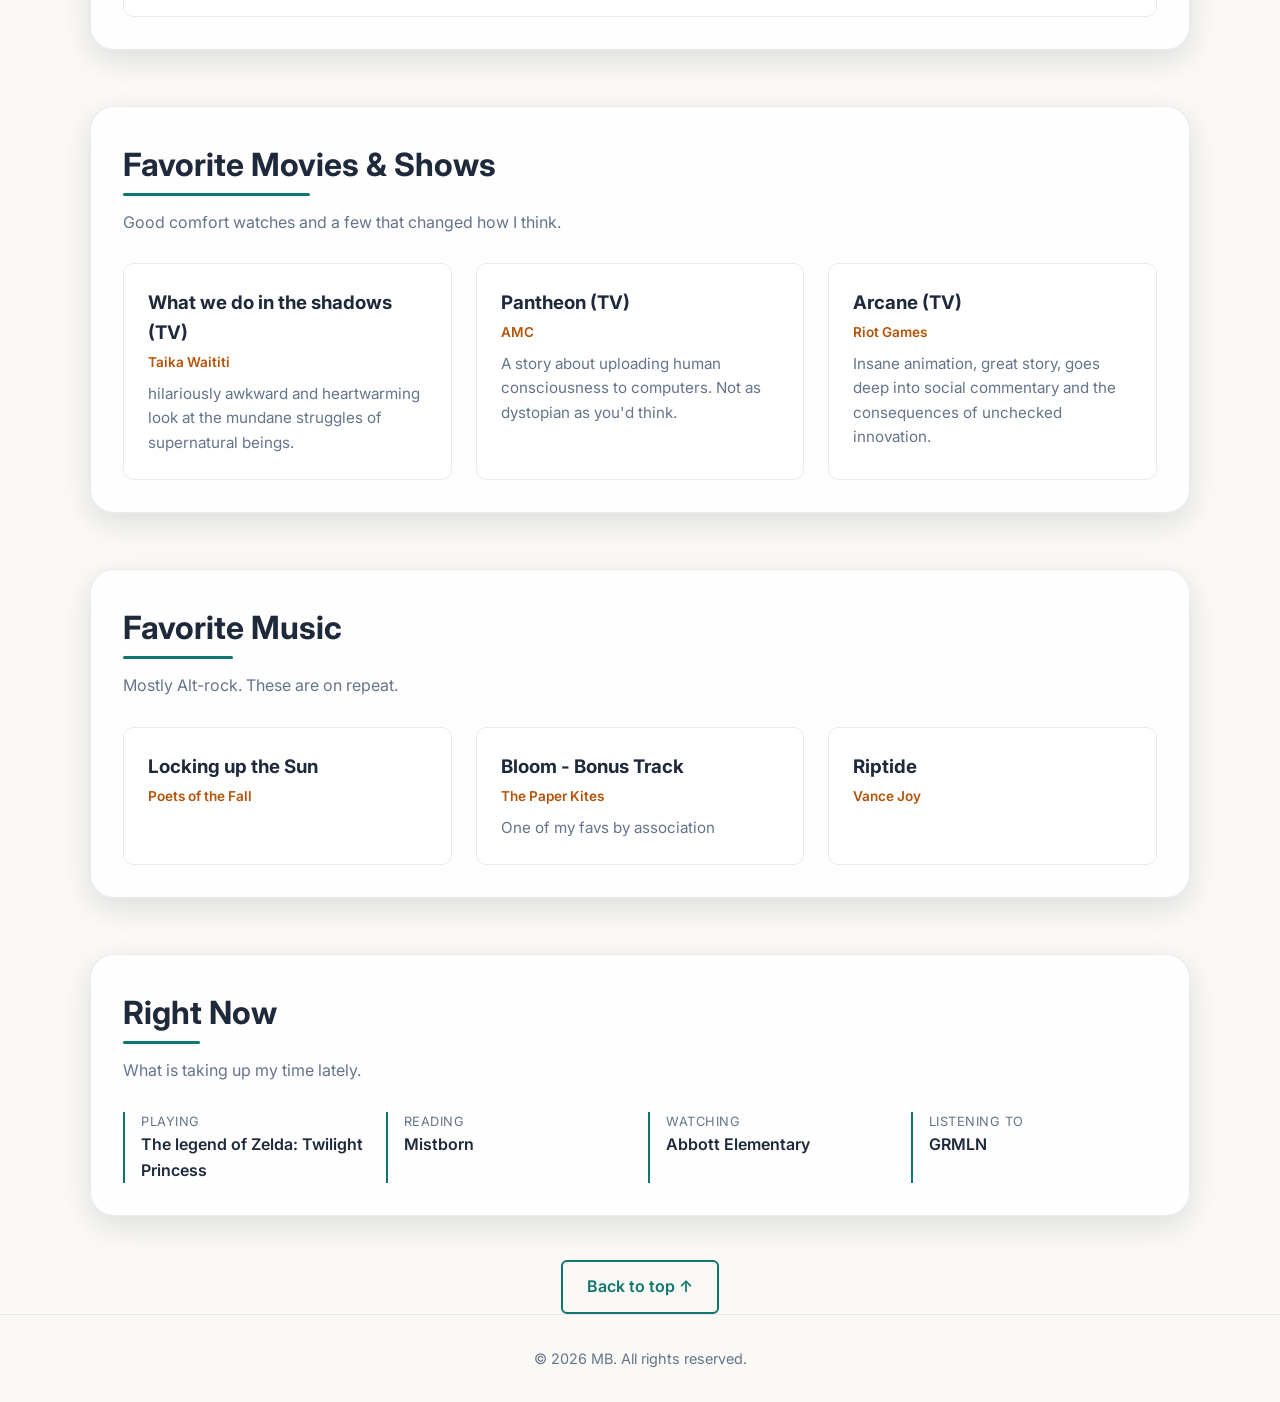
==== commit 8b050963: "a a" ====
--- a/pages/aboutme.html
+++ b/pages/aboutme.html
@@ -360,7 +360,9 @@
                 { label: 'Teams I am On', value: 'Student mentor with Grizzly Gears FRC #9580' },
                 { label: 'Pronouns', value: 'They/He' },
                 { label: 'Fun fact', value: 'I once broke my arm playing Fruit Ninja' },
-        ]
+                {label: 'Favorite colours', value: 'Forest Green, Mustard Yellow, Orange'},
+                {label: 'Nicknames', value: 'Marsbar, Marsupial, Slab, Marshall, Marshmellow, Marzipan, MarMar, Rada-Rada' }
+            ]
                 ,
 
             now: [
@@ -405,7 +407,7 @@
                     blurb: 'Mostly Alt-rock. These are on repeat.',
                     items: [
                         { name: 'Locking up the Sun', by: 'Poets of the Fall', note: '' },
-                        { name: 'Line Without A Hook', by: 'Ricky Montgomery', note: '' },
+                        { name: 'Bloom - Bonus Track', by: 'The Paper Kites', note: 'One of my favs by association' },
                         { name: 'Riptide', by: 'Vance Joy', note: '' }
                     ]
                 }
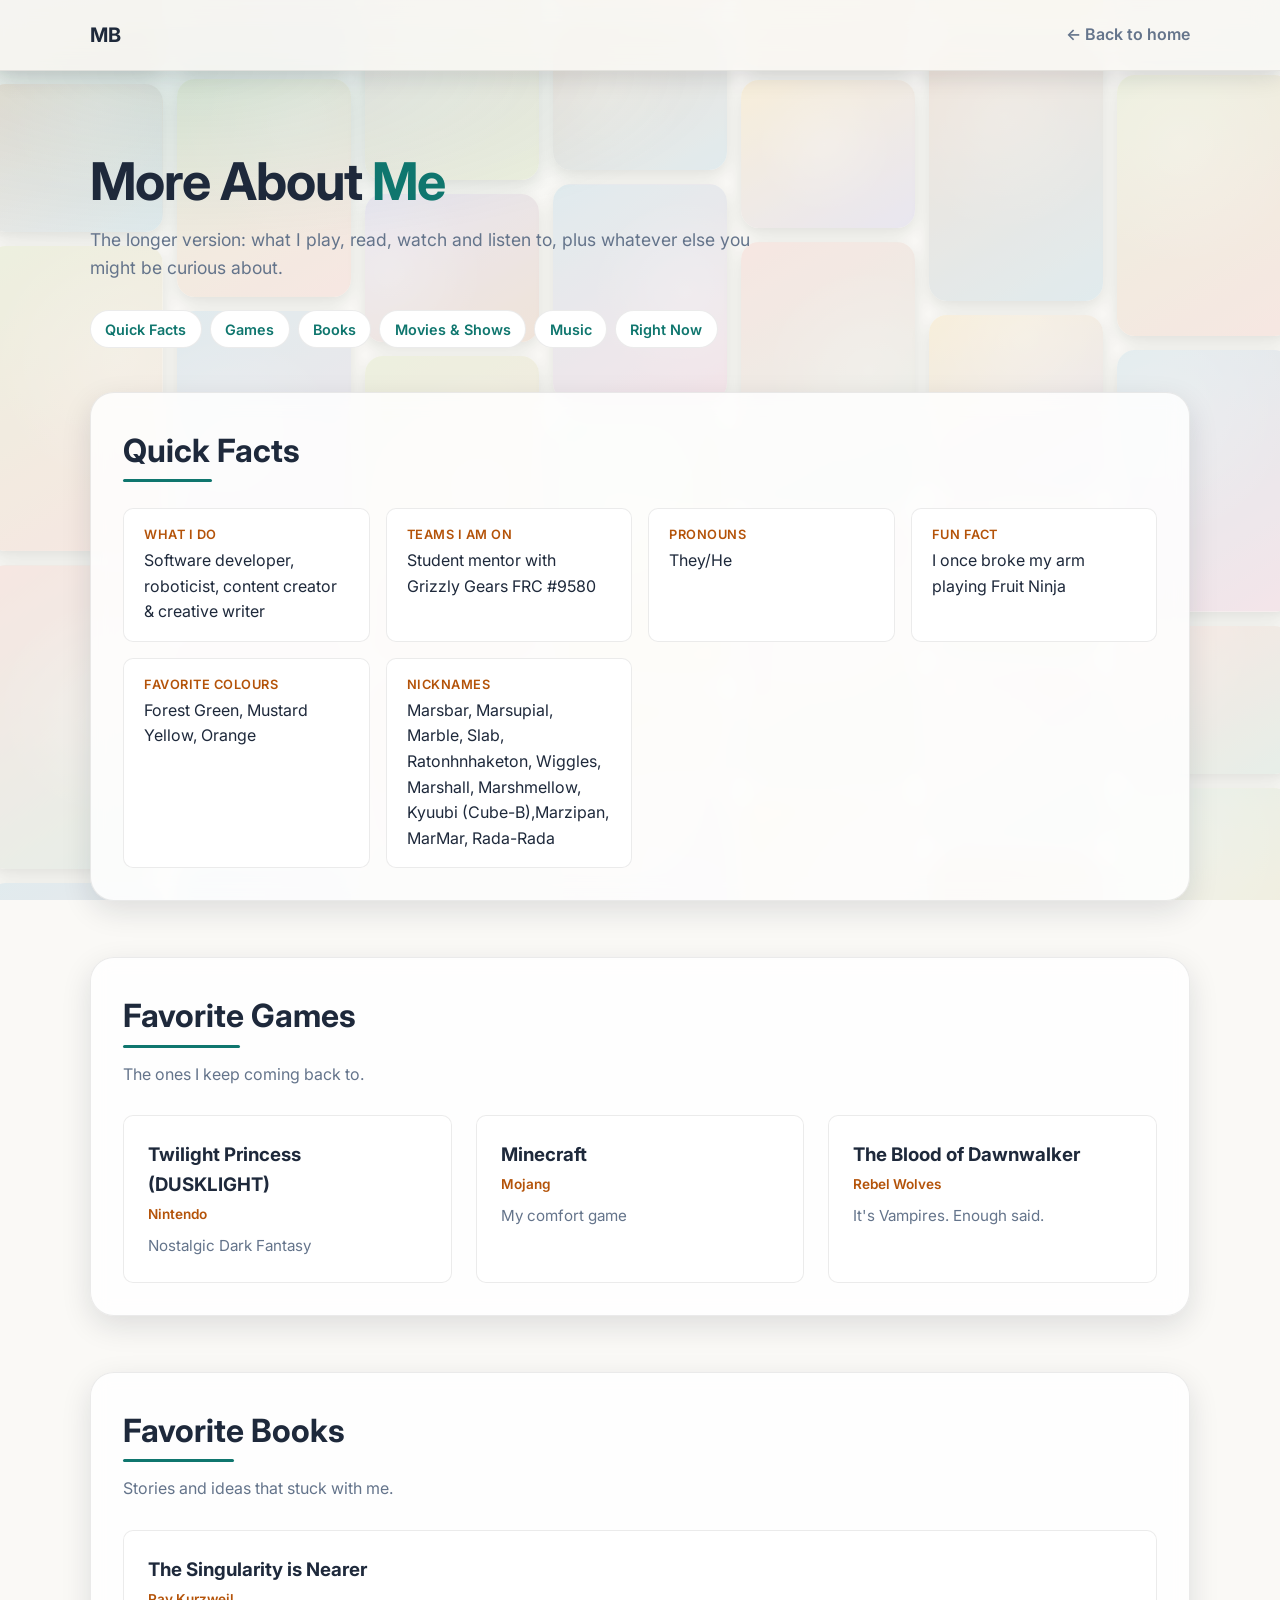
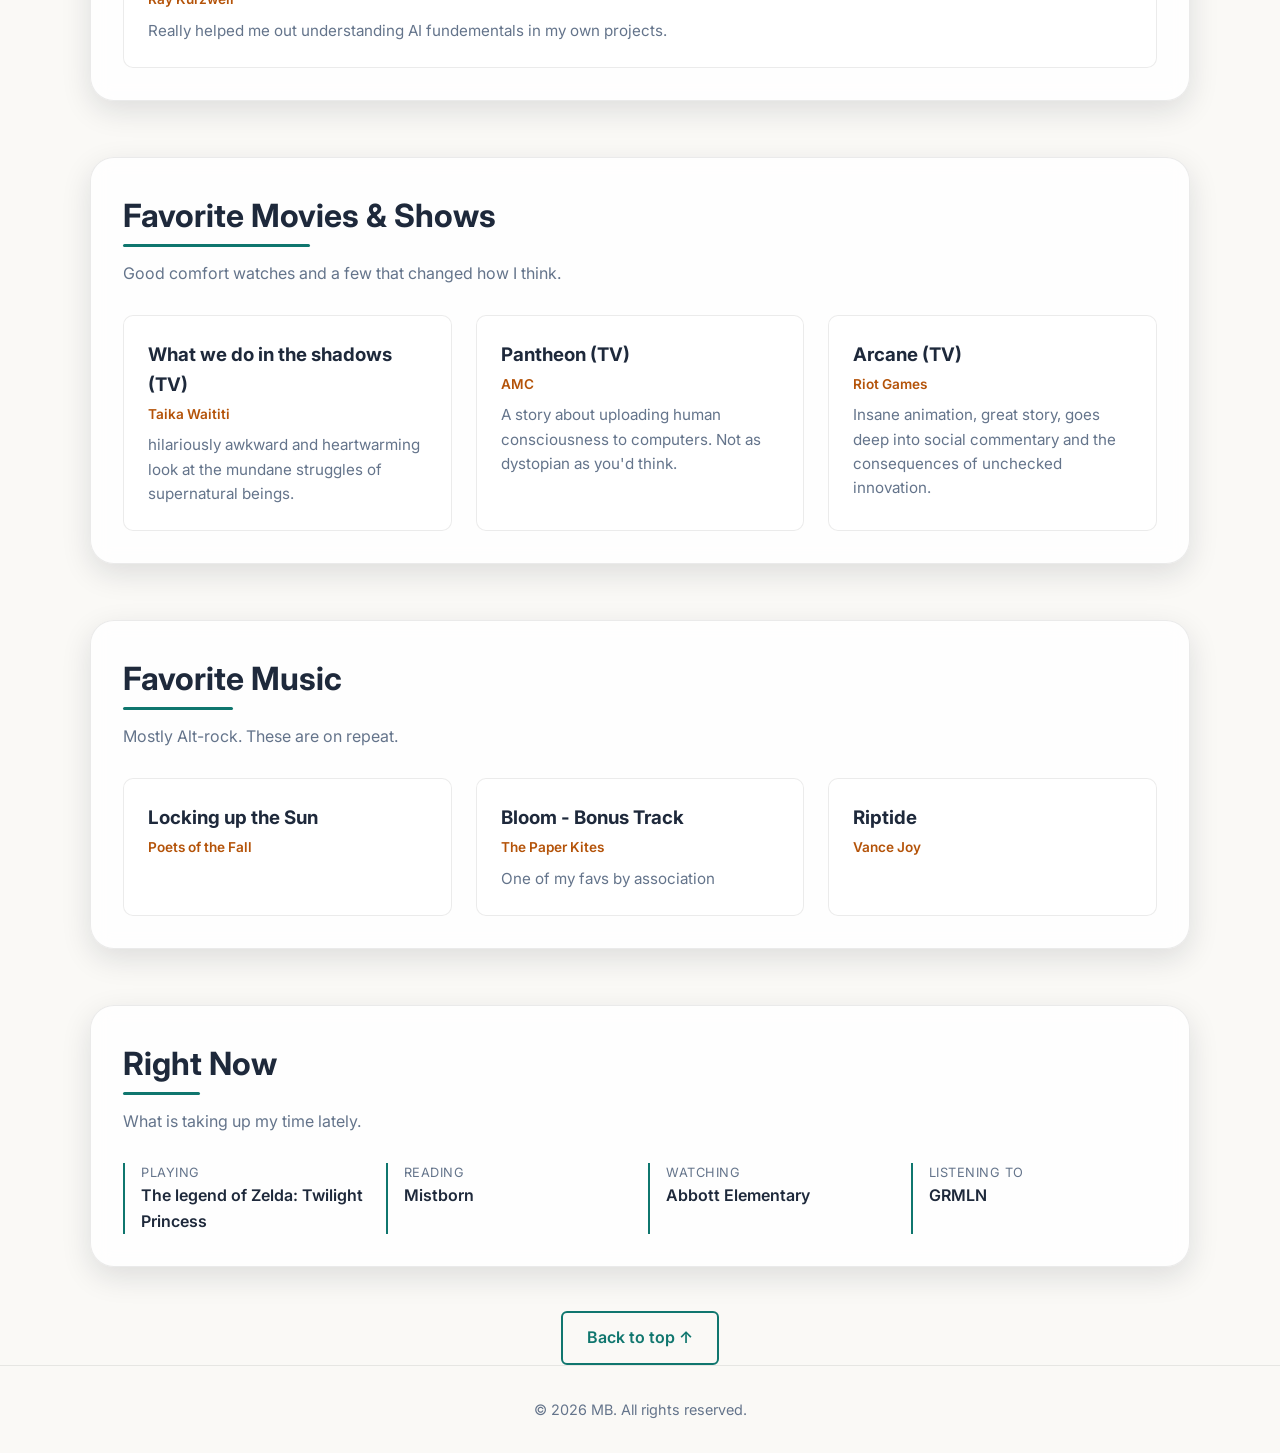
==== commit 055a85fb: "a a" ====
--- a/pages/aboutme.html
+++ b/pages/aboutme.html
@@ -361,7 +361,7 @@
                 { label: 'Pronouns', value: 'They/He' },
                 { label: 'Fun fact', value: 'I once broke my arm playing Fruit Ninja' },
                 {label: 'Favorite colours', value: 'Forest Green, Mustard Yellow, Orange'},
-                {label: 'Nicknames', value: 'Marsbar, Marsupial, Slab, Marshall, Marshmellow, Marzipan, MarMar, Rada-Rada' }
+                {label: 'Nicknames', value: 'Marsbar, Marsupial, Marble, Slab, Ratonhnhaketon, Wiggles, Marshall, Marshmellow, Kyuubi (Cube-B),Marzipan, MarMar, Rada-Rada' }
             ]
                 ,
 
